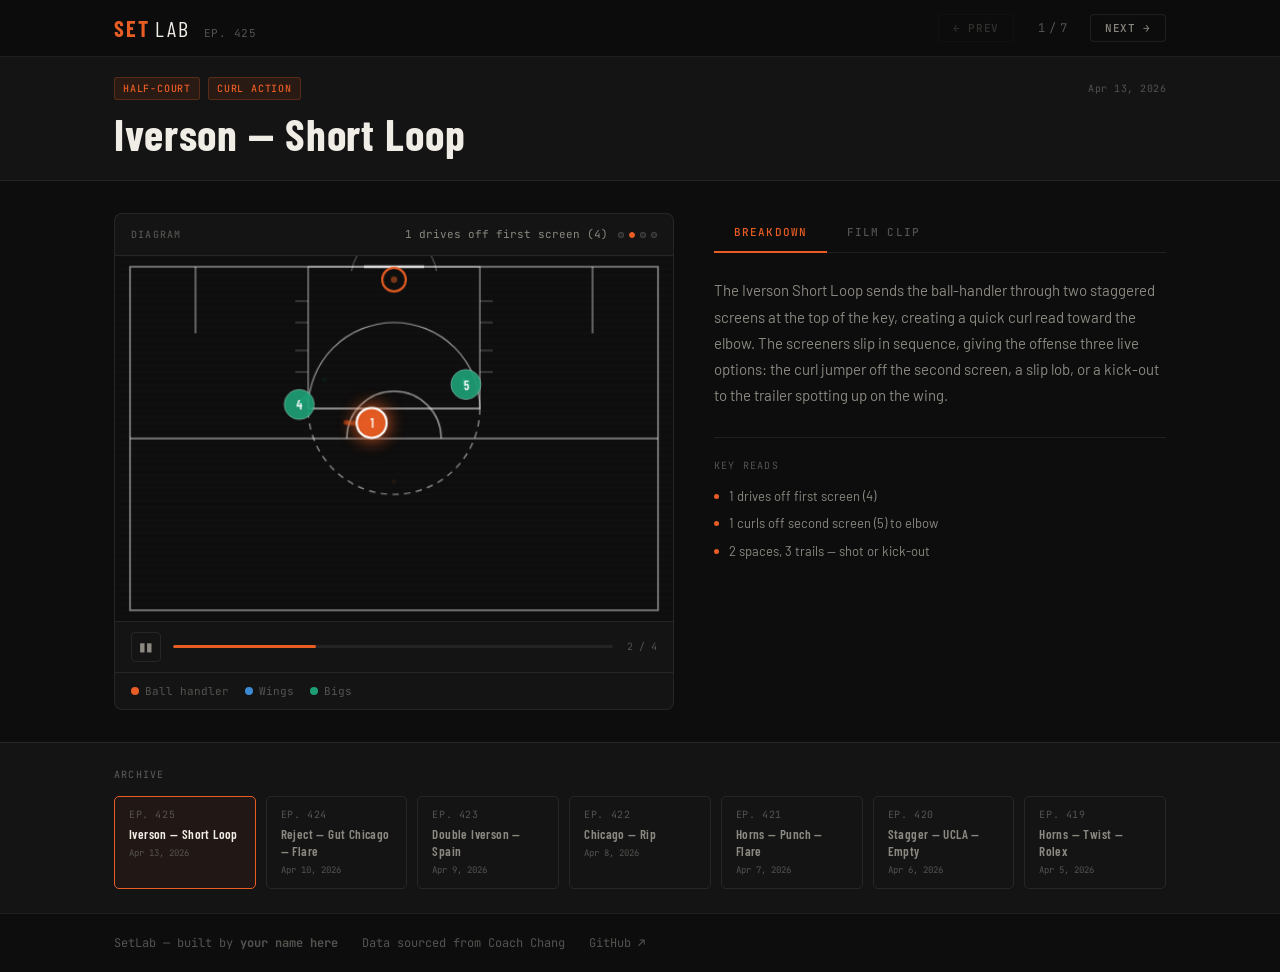
==== index.html @ 121e1688 "Add files via upload" ====
<!DOCTYPE html>
<html lang="en">
<head>
  <meta charset="UTF-8" />
  <meta name="viewport" content="width=device-width, initial-scale=1.0" />
  <title>SetLab — Basketball Set of the Day</title>
  <link rel="preconnect" href="https://fonts.googleapis.com" />
  <link rel="preconnect" href="https://fonts.gstatic.com" crossorigin />
  <link href="https://fonts.googleapis.com/css2?family=Barlow+Condensed:wght@400;600;700&family=Barlow:wght@400;500;600&family=JetBrains+Mono:wght@400;500&display=swap" rel="stylesheet" />
  <link rel="stylesheet" href="css/style.css" />
</head>
<body>

  <!-- Header -->
  <header class="site-header">
    <div class="header-inner">
      <div class="logo">
        <span class="logo-set">SET</span><span class="logo-lab">LAB</span>
        <span class="logo-ep" id="ep-badge">EP. —</span>
      </div>
      <nav class="header-nav">
        <button class="nav-prev" id="btn-prev" aria-label="Previous set">&#8592; PREV</button>
        <div class="ep-counter">
          <span id="ep-current">—</span>
          <span class="ep-sep">/</span>
          <span id="ep-total">—</span>
        </div>
        <button class="nav-next" id="btn-next" aria-label="Next set">NEXT &#8594;</button>
      </nav>
    </div>
  </header>

  <!-- Hero title strip -->
  <div class="title-strip">
    <div class="title-strip-inner">
      <div class="set-meta-row">
        <span class="meta-tag" id="meta-category">—</span>
        <span class="meta-tag" id="meta-action">—</span>
        <span class="meta-date" id="meta-date">—</span>
      </div>
      <h1 class="set-title" id="set-title">Loading…</h1>
    </div>
  </div>

  <!-- Main content -->
  <main class="main-content">
    <div class="content-grid">

      <!-- Left: animated court diagram -->
      <section class="diagram-section">
        <div class="diagram-header">
          <span class="section-label">DIAGRAM</span>
          <div class="phase-info">
            <span class="phase-label" id="phase-label">—</span>
            <div class="phase-dots" id="phase-dots"></div>
          </div>
        </div>
        <div class="court-container">
          <canvas id="court-canvas" width="520" height="340"></canvas>
        </div>
        <div class="diagram-controls">
          <button class="ctrl-btn" id="btn-playpause" aria-label="Play or pause">
            <span id="playpause-icon">&#9646;&#9646;</span>
          </button>
          <div class="progress-track">
            <div class="progress-fill" id="progress-fill"></div>
          </div>
          <span class="phase-counter" id="phase-counter">— / —</span>
        </div>
        <div class="legend-row">
          <div class="legend-item"><span class="legend-dot" style="background:#E85D24"></span>Ball handler</div>
          <div class="legend-item"><span class="legend-dot" style="background:#3B8BD4"></span>Wings</div>
          <div class="legend-item"><span class="legend-dot" style="background:#1D9E75"></span>Bigs</div>
        </div>
      </section>

      <!-- Right: info panel -->
      <section class="info-section">

        <!-- Tabs -->
        <div class="tabs">
          <button class="tab active" data-tab="breakdown">BREAKDOWN</button>
          <button class="tab" data-tab="film">FILM CLIP</button>
        </div>

        <!-- Breakdown tab -->
        <div class="tab-panel active" id="tab-breakdown">
          <p class="breakdown-text" id="breakdown-text">—</p>
          <div class="key-concepts">
            <div class="concept-label">KEY READS</div>
            <div class="reads-list" id="reads-list"></div>
          </div>
        </div>

        <!-- Film tab -->
        <div class="tab-panel" id="tab-film">
          <div class="film-card">
            <div class="film-thumb-wrap">
              <img class="film-thumb" id="film-thumb" src="" alt="Set thumbnail" />
              <div class="film-overlay">
                <div class="film-play-icon">&#9654;</div>
              </div>
            </div>
            <div class="film-info">
              <p class="film-note">Video hosted on Facebook Reels — tap to watch Coach Chang's original breakdown with game footage.</p>
              <a class="film-link" id="film-link" href="#" target="_blank" rel="noopener">
                Watch on Facebook &#8599;
              </a>
            </div>
          </div>
          <p class="film-disclaimer">
            Film clips belong to Coach Chang. This site uses them as reference only. 
            <a href="https://www.facebook.com/people/Coach-Chang/61573852033323/" target="_blank" rel="noopener">Follow his page &#8599;</a>
          </p>
        </div>

      </section>
    </div>
  </main>

  <!-- Archive strip -->
  <section class="archive-strip">
    <div class="archive-inner">
      <span class="section-label">ARCHIVE</span>
      <div class="archive-list" id="archive-list"></div>
    </div>
  </section>

  <!-- Footer -->
  <footer class="site-footer">
    <div class="footer-inner">
      <span>SetLab — built by <strong>your name here</strong></span>
      <span>Data sourced from <a href="https://www.facebook.com/people/Coach-Chang/61573852033323/" target="_blank" rel="noopener">Coach Chang</a></span>
      <span>
        <a href="https://github.com/yourusername/setlab" target="_blank" rel="noopener">GitHub &#8599;</a>
      </span>
    </div>
  </footer>

  <script src="js/court.js"></script>
  <script src="js/app.js"></script>
</body>
</html>
---- css/style.css ----
/* =============================================
   SetLab — Basketball Set of the Day
   Design: Dark editorial / sports broadcast
   ============================================= */

:root {
  --orange: #E85D24;
  --orange-dim: #b84a1c;
  --blue: #3B8BD4;
  --green: #1D9E75;
  --bg: #0d0d0d;
  --bg2: #141414;
  --bg3: #1c1c1c;
  --bg4: #242424;
  --border: rgba(255,255,255,0.08);
  --border-strong: rgba(255,255,255,0.15);
  --text-primary: #f0ede6;
  --text-secondary: #8a8880;
  --text-tertiary: #555350;
  --font-display: 'Barlow Condensed', sans-serif;
  --font-body: 'Barlow', sans-serif;
  --font-mono: 'JetBrains Mono', monospace;
  --court-wood: #c8975a;
  --court-line: rgba(255,255,255,0.65);
}

*, *::before, *::after { box-sizing: border-box; margin: 0; padding: 0; }

html { font-size: 16px; }

body {
  background: var(--bg);
  color: var(--text-primary);
  font-family: var(--font-body);
  min-height: 100vh;
  line-height: 1.5;
  -webkit-font-smoothing: antialiased;
}

a { color: var(--orange); text-decoration: none; }
a:hover { text-decoration: underline; }

/* ---- Header ---- */
.site-header {
  border-bottom: 1px solid var(--border);
  position: sticky;
  top: 0;
  z-index: 100;
  background: rgba(13,13,13,0.95);
  backdrop-filter: blur(10px);
}
.header-inner {
  max-width: 1100px;
  margin: 0 auto;
  padding: 0 24px;
  height: 56px;
  display: flex;
  align-items: center;
  justify-content: space-between;
}
.logo {
  display: flex;
  align-items: baseline;
  gap: 6px;
}
.logo-set {
  font-family: var(--font-display);
  font-size: 22px;
  font-weight: 700;
  letter-spacing: 0.08em;
  color: var(--orange);
}
.logo-lab {
  font-family: var(--font-display);
  font-size: 22px;
  font-weight: 400;
  letter-spacing: 0.08em;
  color: var(--text-primary);
}
.logo-ep {
  font-family: var(--font-mono);
  font-size: 11px;
  color: var(--text-tertiary);
  letter-spacing: 0.05em;
  margin-left: 8px;
}
.header-nav {
  display: flex;
  align-items: center;
  gap: 16px;
}
.nav-prev, .nav-next {
  font-family: var(--font-mono);
  font-size: 11px;
  font-weight: 500;
  letter-spacing: 0.06em;
  color: var(--text-secondary);
  background: none;
  border: 1px solid var(--border);
  border-radius: 4px;
  padding: 6px 14px;
  cursor: pointer;
  transition: all 0.15s;
}
.nav-prev:hover, .nav-next:hover {
  color: var(--text-primary);
  border-color: var(--border-strong);
}
.nav-prev:disabled, .nav-next:disabled {
  opacity: 0.3;
  cursor: not-allowed;
}
.ep-counter {
  font-family: var(--font-mono);
  font-size: 12px;
  color: var(--text-tertiary);
  display: flex;
  align-items: center;
  gap: 4px;
  min-width: 44px;
  justify-content: center;
}
.ep-sep { color: var(--text-tertiary); }

/* ---- Title strip ---- */
.title-strip {
  border-bottom: 1px solid var(--border);
  background: var(--bg2);
}
.title-strip-inner {
  max-width: 1100px;
  margin: 0 auto;
  padding: 20px 24px 22px;
}
.set-meta-row {
  display: flex;
  align-items: center;
  gap: 8px;
  margin-bottom: 10px;
  flex-wrap: wrap;
}
.meta-tag {
  font-family: var(--font-mono);
  font-size: 10px;
  font-weight: 500;
  letter-spacing: 0.08em;
  text-transform: uppercase;
  color: var(--orange);
  background: rgba(232,93,36,0.1);
  border: 1px solid rgba(232,93,36,0.25);
  border-radius: 3px;
  padding: 3px 8px;
}
.meta-date {
  font-family: var(--font-mono);
  font-size: 10px;
  color: var(--text-tertiary);
  letter-spacing: 0.05em;
  margin-left: auto;
}
.set-title {
  font-family: var(--font-display);
  font-size: clamp(28px, 4vw, 44px);
  font-weight: 700;
  letter-spacing: 0.02em;
  color: var(--text-primary);
  line-height: 1.1;
}

/* ---- Main content grid ---- */
.main-content {
  max-width: 1100px;
  margin: 0 auto;
  padding: 32px 24px;
}
.content-grid {
  display: grid;
  grid-template-columns: 560px 1fr;
  gap: 40px;
  align-items: start;
}
@media (max-width: 900px) {
  .content-grid { grid-template-columns: 1fr; }
}

/* ---- Diagram section ---- */
.diagram-section {
  background: var(--bg2);
  border: 1px solid var(--border);
  border-radius: 8px;
  overflow: hidden;
}
.diagram-header {
  display: flex;
  align-items: center;
  justify-content: space-between;
  padding: 12px 16px;
  border-bottom: 1px solid var(--border);
}
.section-label {
  font-family: var(--font-mono);
  font-size: 10px;
  font-weight: 500;
  letter-spacing: 0.12em;
  color: var(--text-tertiary);
}
.phase-info {
  display: flex;
  align-items: center;
  gap: 10px;
}
.phase-label {
  font-family: var(--font-mono);
  font-size: 11px;
  color: var(--text-secondary);
  max-width: 260px;
  overflow: hidden;
  text-overflow: ellipsis;
  white-space: nowrap;
}
.phase-dots {
  display: flex;
  gap: 5px;
  align-items: center;
}
.phase-dot {
  width: 6px;
  height: 6px;
  border-radius: 50%;
  background: var(--bg4);
  border: 1px solid var(--border-strong);
  transition: all 0.2s;
}
.phase-dot.active {
  background: var(--orange);
  border-color: var(--orange);
}
.court-container {
  padding: 0;
  background: #0a0a0a;
  line-height: 0;
}
#court-canvas {
  display: block;
  width: 100%;
  height: auto;
}
.diagram-controls {
  display: flex;
  align-items: center;
  gap: 12px;
  padding: 10px 16px;
  border-top: 1px solid var(--border);
}
.ctrl-btn {
  font-size: 12px;
  color: var(--text-secondary);
  background: none;
  border: 1px solid var(--border);
  border-radius: 4px;
  width: 30px;
  height: 30px;
  cursor: pointer;
  display: flex;
  align-items: center;
  justify-content: center;
  transition: all 0.15s;
  flex-shrink: 0;
}
.ctrl-btn:hover { color: var(--text-primary); border-color: var(--border-strong); }
.progress-track {
  flex: 1;
  height: 3px;
  background: var(--bg4);
  border-radius: 2px;
  overflow: hidden;
}
.progress-fill {
  height: 100%;
  width: 0%;
  background: var(--orange);
  border-radius: 2px;
  transition: width 0.1s linear;
}
.phase-counter {
  font-family: var(--font-mono);
  font-size: 10px;
  color: var(--text-tertiary);
  min-width: 32px;
  text-align: right;
  flex-shrink: 0;
}
.legend-row {
  display: flex;
  gap: 16px;
  padding: 10px 16px;
  border-top: 1px solid var(--border);
  flex-wrap: wrap;
}
.legend-item {
  display: flex;
  align-items: center;
  gap: 6px;
  font-size: 11px;
  color: var(--text-tertiary);
  font-family: var(--font-mono);
}
.legend-dot {
  width: 8px;
  height: 8px;
  border-radius: 50%;
  flex-shrink: 0;
}

/* ---- Info section ---- */
.info-section {
  display: flex;
  flex-direction: column;
  gap: 0;
}
.tabs {
  display: flex;
  border-bottom: 1px solid var(--border);
  margin-bottom: 0;
}
.tab {
  font-family: var(--font-mono);
  font-size: 11px;
  font-weight: 500;
  letter-spacing: 0.1em;
  color: var(--text-tertiary);
  background: none;
  border: none;
  padding: 12px 20px;
  cursor: pointer;
  border-bottom: 2px solid transparent;
  margin-bottom: -1px;
  transition: all 0.15s;
}
.tab:hover { color: var(--text-secondary); }
.tab.active {
  color: var(--orange);
  border-bottom-color: var(--orange);
}
.tab-panel {
  display: none;
  padding: 24px 0;
}
.tab-panel.active { display: block; }

.breakdown-text {
  font-size: 15px;
  color: var(--text-secondary);
  line-height: 1.75;
  margin-bottom: 28px;
}

.key-concepts { border-top: 1px solid var(--border); padding-top: 20px; }
.concept-label {
  font-family: var(--font-mono);
  font-size: 10px;
  letter-spacing: 0.12em;
  color: var(--text-tertiary);
  margin-bottom: 14px;
}
.reads-list {
  display: flex;
  flex-direction: column;
  gap: 8px;
}
.read-item {
  display: flex;
  align-items: flex-start;
  gap: 10px;
  font-size: 13px;
  color: var(--text-secondary);
  line-height: 1.5;
}
.read-bullet {
  width: 5px;
  height: 5px;
  border-radius: 50%;
  background: var(--orange);
  flex-shrink: 0;
  margin-top: 7px;
}

/* ---- Film tab ---- */
.film-card {
  background: var(--bg2);
  border: 1px solid var(--border);
  border-radius: 8px;
  overflow: hidden;
  margin-bottom: 16px;
}
.film-thumb-wrap {
  position: relative;
  width: 100%;
  aspect-ratio: 1;
  background: var(--bg3);
  cursor: pointer;
  overflow: hidden;
}
.film-thumb {
  width: 100%;
  height: 100%;
  object-fit: cover;
  display: block;
  transition: transform 0.3s ease;
}
.film-thumb-wrap:hover .film-thumb { transform: scale(1.03); }
.film-overlay {
  position: absolute;
  inset: 0;
  background: rgba(0,0,0,0.4);
  display: flex;
  align-items: center;
  justify-content: center;
  transition: background 0.2s;
}
.film-thumb-wrap:hover .film-overlay { background: rgba(0,0,0,0.25); }
.film-play-icon {
  width: 52px;
  height: 52px;
  background: rgba(232,93,36,0.85);
  border-radius: 50%;
  display: flex;
  align-items: center;
  justify-content: center;
  font-size: 18px;
  color: white;
  padding-left: 3px;
  transition: transform 0.2s;
}
.film-thumb-wrap:hover .film-play-icon { transform: scale(1.08); }
.film-info {
  padding: 16px;
}
.film-note {
  font-size: 13px;
  color: var(--text-secondary);
  line-height: 1.6;
  margin-bottom: 12px;
}
.film-link {
  display: inline-block;
  font-family: var(--font-mono);
  font-size: 11px;
  font-weight: 500;
  letter-spacing: 0.06em;
  color: var(--text-primary);
  background: var(--orange);
  padding: 8px 16px;
  border-radius: 4px;
  transition: background 0.15s;
}
.film-link:hover { background: var(--orange-dim); text-decoration: none; }
.film-disclaimer {
  font-size: 11px;
  color: var(--text-tertiary);
  line-height: 1.6;
}

/* ---- Archive strip ---- */
.archive-strip {
  border-top: 1px solid var(--border);
  background: var(--bg2);
  padding: 24px 0;
}
.archive-inner {
  max-width: 1100px;
  margin: 0 auto;
  padding: 0 24px;
}
.archive-inner > .section-label {
  display: block;
  margin-bottom: 14px;
}
.archive-list {
  display: flex;
  gap: 10px;
  flex-wrap: wrap;
}
.archive-item {
  display: flex;
  flex-direction: column;
  gap: 4px;
  padding: 10px 14px;
  border: 1px solid var(--border);
  border-radius: 5px;
  cursor: pointer;
  transition: all 0.15s;
  min-width: 130px;
  flex: 1;
  max-width: 180px;
}
.archive-item:hover {
  border-color: var(--border-strong);
  background: var(--bg3);
}
.archive-item.active {
  border-color: var(--orange);
  background: rgba(232,93,36,0.06);
}
.archive-ep {
  font-family: var(--font-mono);
  font-size: 10px;
  color: var(--text-tertiary);
  letter-spacing: 0.06em;
}
.archive-title {
  font-family: var(--font-display);
  font-size: 13px;
  font-weight: 600;
  color: var(--text-secondary);
  letter-spacing: 0.03em;
  line-height: 1.3;
}
.archive-item.active .archive-title { color: var(--text-primary); }
.archive-date {
  font-family: var(--font-mono);
  font-size: 9px;
  color: var(--text-tertiary);
}

/* ---- Footer ---- */
.site-footer {
  border-top: 1px solid var(--border);
  padding: 20px 0;
}
.footer-inner {
  max-width: 1100px;
  margin: 0 auto;
  padding: 0 24px;
  display: flex;
  align-items: center;
  gap: 24px;
  flex-wrap: wrap;
  font-size: 12px;
  color: var(--text-tertiary);
  font-family: var(--font-mono);
}
.footer-inner a { color: var(--text-tertiary); }
.footer-inner a:hover { color: var(--text-secondary); }

/* ---- Animations ---- */
@keyframes fadeIn {
  from { opacity: 0; transform: translateY(6px); }
  to   { opacity: 1; transform: translateY(0); }
}
.set-title, .breakdown-text {
  animation: fadeIn 0.35s ease both;
}
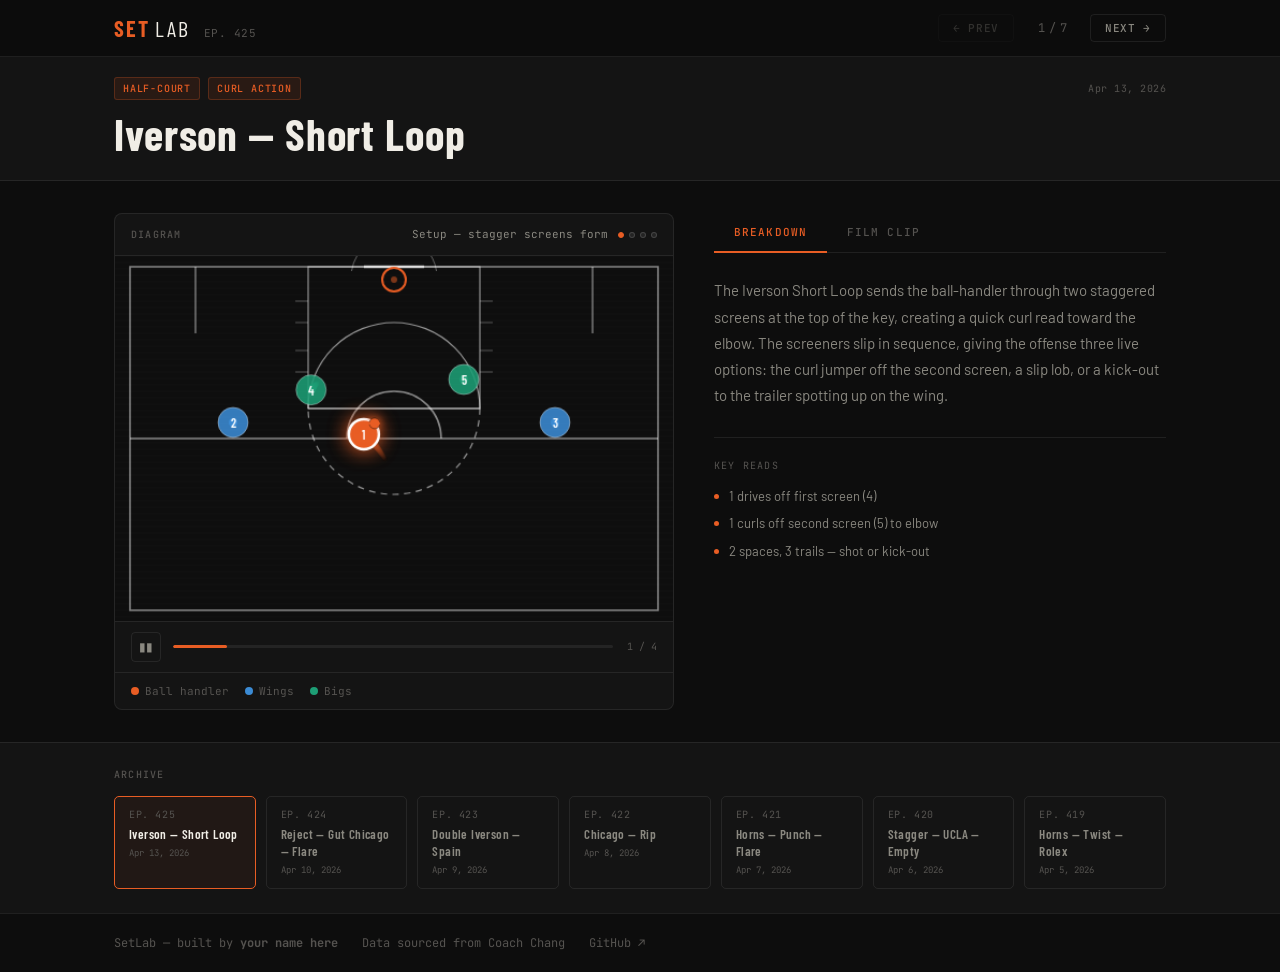
==== commit cf7212b8: "Update film source information and disclaimer text" ====
--- a/index.html
+++ b/index.html
@@ -94,22 +94,29 @@
 
         <!-- Film tab -->
         <div class="tab-panel" id="tab-film">
-          <div class="film-card">
-            <div class="film-thumb-wrap">
-              <img class="film-thumb" id="film-thumb" src="" alt="Set thumbnail" />
-              <div class="film-overlay">
-                <div class="film-play-icon">&#9654;</div>
+
+          <!-- Coach Chang source -->
+          <div class="film-source-row">
+            <div class="film-thumb-wrap" style="width:80px;height:80px;flex-shrink:0;border-radius:6px;">
+              <img class="film-thumb" id="film-thumb" src="" alt="Set thumbnail" style="border-radius:6px;" />
+              <div class="film-overlay" style="border-radius:6px;">
+                <div class="film-play-icon" style="width:32px;height:32px;font-size:12px;">&#9654;</div>
               </div>
             </div>
-            <div class="film-info">
-              <p class="film-note">Video hosted on Facebook Reels — tap to watch Coach Chang's original breakdown with game footage.</p>
+            <div class="film-source-info">
+              <span class="film-source-label">ORIGINAL BREAKDOWN</span>
+              <p class="film-note">Coach Chang's whiteboard + game footage reel.</p>
               <a class="film-link" id="film-link" href="#" target="_blank" rel="noopener">
                 Watch on Facebook &#8599;
               </a>
             </div>
           </div>
+
+          <!-- YouTube film reference embed -->
+          <div id="yt-embed-area"></div>
+
           <p class="film-disclaimer">
-            Film clips belong to Coach Chang. This site uses them as reference only. 
+            Coach Chang's content is referenced for educational purposes.
             <a href="https://www.facebook.com/people/Coach-Chang/61573852033323/" target="_blank" rel="noopener">Follow his page &#8599;</a>
           </p>
         </div>
--- a/css/style.css
+++ b/css/style.css
@@ -551,3 +551,69 @@
 .set-title, .breakdown-text {
   animation: fadeIn 0.35s ease both;
 }
+
+/* ---- Film tab updated layout ---- */
+.film-source-row {
+  display: flex;
+  align-items: center;
+  gap: 14px;
+  background: var(--bg2);
+  border: 1px solid var(--border);
+  border-radius: 8px;
+  padding: 14px;
+  margin-bottom: 20px;
+}
+.film-source-info {
+  display: flex;
+  flex-direction: column;
+  gap: 4px;
+}
+.film-source-label {
+  font-family: var(--font-mono);
+  font-size: 10px;
+  letter-spacing: 0.1em;
+  color: var(--text-tertiary);
+}
+
+/* ---- YouTube embed ---- */
+.yt-header {
+  display: flex;
+  align-items: baseline;
+  gap: 10px;
+  margin-bottom: 10px;
+}
+.yt-label {
+  font-family: var(--font-mono);
+  font-size: 10px;
+  letter-spacing: 0.12em;
+  color: var(--text-tertiary);
+}
+.yt-sub {
+  font-size: 12px;
+  color: var(--text-tertiary);
+}
+.yt-frame-wrap {
+  position: relative;
+  width: 100%;
+  aspect-ratio: 16/10;
+  background: #000;
+  border: 1px solid var(--border);
+  border-radius: 6px;
+  overflow: hidden;
+  margin-bottom: 8px;
+}
+.yt-frame-wrap iframe {
+  width: 100%;
+  height: 100%;
+  border: none;
+  display: block;
+}
+.yt-open-link {
+  display: inline-block;
+  font-family: var(--font-mono);
+  font-size: 11px;
+  color: var(--text-secondary);
+  margin-bottom: 16px;
+  letter-spacing: 0.04em;
+}
+.yt-open-link:hover { color: var(--text-primary); text-decoration: none; }
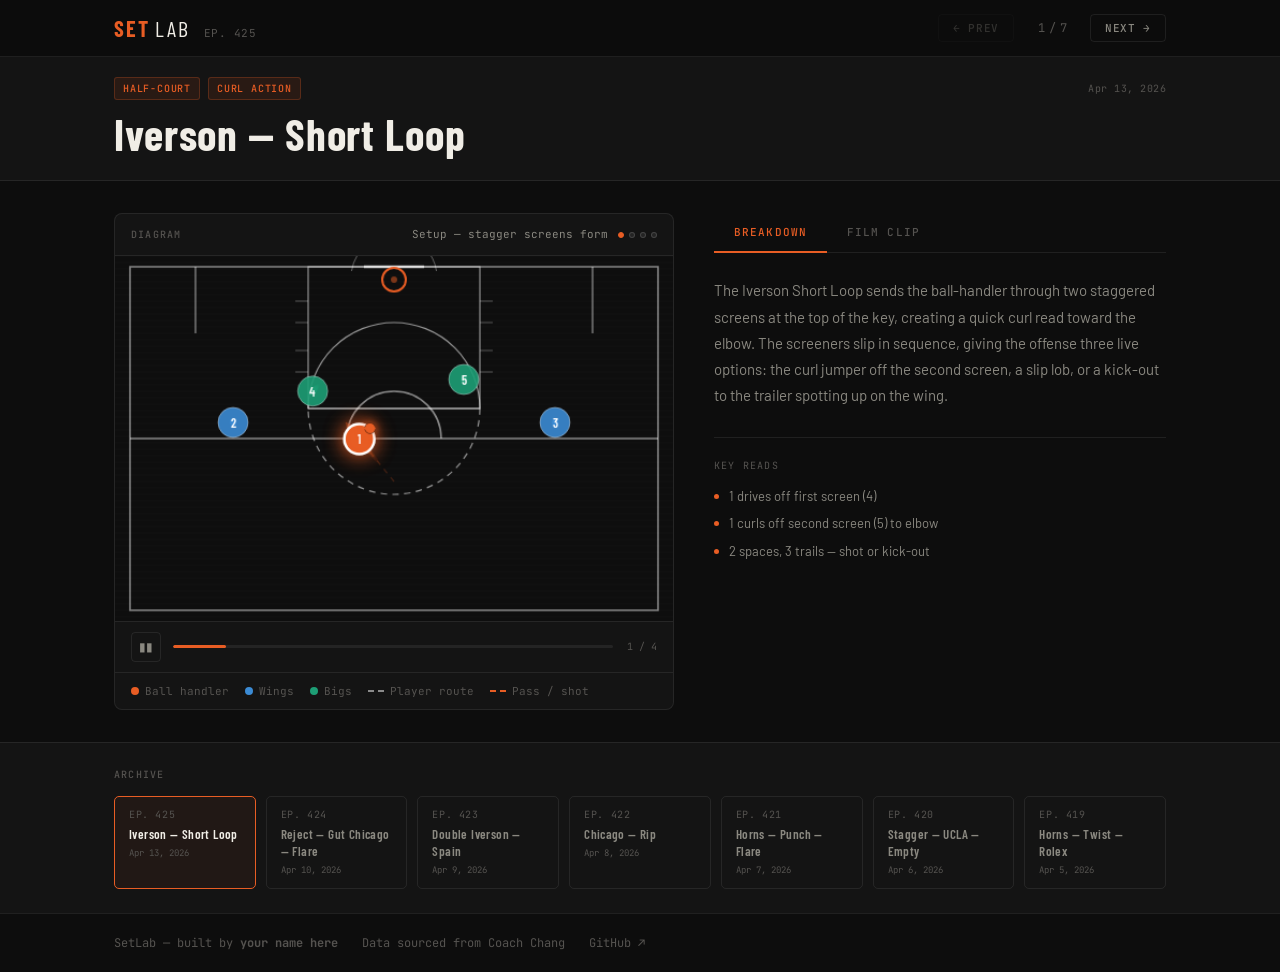
==== commit 2ad9d6c0: "Add files via upload" ====
--- a/index.html
+++ b/index.html
@@ -7,11 +7,9 @@
   <link rel="preconnect" href="https://fonts.googleapis.com" />
   <link rel="preconnect" href="https://fonts.gstatic.com" crossorigin />
   <link href="https://fonts.googleapis.com/css2?family=Barlow+Condensed:wght@400;600;700&family=Barlow:wght@400;500;600&family=JetBrains+Mono:wght@400;500&display=swap" rel="stylesheet" />
-  <link rel="stylesheet" href="css/style.css" />
+  <link rel="stylesheet" href="style.css" />
 </head>
 <body>
-
-  <!-- Header -->
   <header class="site-header">
     <div class="header-inner">
       <div class="logo">
@@ -30,7 +28,6 @@
     </div>
   </header>
 
-  <!-- Hero title strip -->
   <div class="title-strip">
     <div class="title-strip-inner">
       <div class="set-meta-row">
@@ -42,11 +39,8 @@
     </div>
   </div>
 
-  <!-- Main content -->
   <main class="main-content">
     <div class="content-grid">
-
-      <!-- Left: animated court diagram -->
       <section class="diagram-section">
         <div class="diagram-header">
           <span class="section-label">DIAGRAM</span>
@@ -71,19 +65,17 @@
           <div class="legend-item"><span class="legend-dot" style="background:#E85D24"></span>Ball handler</div>
           <div class="legend-item"><span class="legend-dot" style="background:#3B8BD4"></span>Wings</div>
           <div class="legend-item"><span class="legend-dot" style="background:#1D9E75"></span>Bigs</div>
+          <div class="legend-item"><span class="legend-line"></span>Player route</div>
+          <div class="legend-item"><span class="legend-line legend-line-ball"></span>Pass / shot</div>
         </div>
       </section>
 
-      <!-- Right: info panel -->
       <section class="info-section">
-
-        <!-- Tabs -->
         <div class="tabs">
           <button class="tab active" data-tab="breakdown">BREAKDOWN</button>
           <button class="tab" data-tab="film">FILM CLIP</button>
         </div>
 
-        <!-- Breakdown tab -->
         <div class="tab-panel active" id="tab-breakdown">
           <p class="breakdown-text" id="breakdown-text">—</p>
           <div class="key-concepts">
@@ -92,10 +84,7 @@
           </div>
         </div>
 
-        <!-- Film tab -->
         <div class="tab-panel" id="tab-film">
-
-          <!-- Coach Chang source -->
           <div class="film-source-row">
             <div class="film-thumb-wrap" style="width:80px;height:80px;flex-shrink:0;border-radius:6px;">
               <img class="film-thumb" id="film-thumb" src="" alt="Set thumbnail" style="border-radius:6px;" />
@@ -112,7 +101,6 @@
             </div>
           </div>
 
-          <!-- YouTube film reference embed -->
           <div id="yt-embed-area"></div>
 
           <p class="film-disclaimer">
@@ -120,12 +108,10 @@
             <a href="https://www.facebook.com/people/Coach-Chang/61573852033323/" target="_blank" rel="noopener">Follow his page &#8599;</a>
           </p>
         </div>
-
       </section>
     </div>
   </main>
 
-  <!-- Archive strip -->
   <section class="archive-strip">
     <div class="archive-inner">
       <span class="section-label">ARCHIVE</span>
@@ -133,18 +119,15 @@
     </div>
   </section>
 
-  <!-- Footer -->
   <footer class="site-footer">
     <div class="footer-inner">
       <span>SetLab — built by <strong>your name here</strong></span>
       <span>Data sourced from <a href="https://www.facebook.com/people/Coach-Chang/61573852033323/" target="_blank" rel="noopener">Coach Chang</a></span>
-      <span>
-        <a href="https://github.com/yourusername/setlab" target="_blank" rel="noopener">GitHub &#8599;</a>
-      </span>
+      <span><a href="https://github.com/yourusername/setlab" target="_blank" rel="noopener">GitHub &#8599;</a></span>
     </div>
   </footer>
 
-  <script src="js/court.js"></script>
-  <script src="js/app.js"></script>
+  <script src="court.js"></script>
+  <script src="app.js"></script>
 </body>
 </html>
--- a/style.css
+++ b/style.css
@@ -0,0 +1,648 @@
+/* =============================================
+   SetLab — Basketball Set of the Day
+   Design: Dark editorial / sports broadcast
+   ============================================= */
+
+:root {
+  --orange: #E85D24;
+  --orange-dim: #b84a1c;
+  --blue: #3B8BD4;
+  --green: #1D9E75;
+  --bg: #0d0d0d;
+  --bg2: #141414;
+  --bg3: #1c1c1c;
+  --bg4: #242424;
+  --border: rgba(255,255,255,0.08);
+  --border-strong: rgba(255,255,255,0.15);
+  --text-primary: #f0ede6;
+  --text-secondary: #8a8880;
+  --text-tertiary: #555350;
+  --font-display: 'Barlow Condensed', sans-serif;
+  --font-body: 'Barlow', sans-serif;
+  --font-mono: 'JetBrains Mono', monospace;
+  --court-wood: #c8975a;
+  --court-line: rgba(255,255,255,0.65);
+}
+
+*, *::before, *::after { box-sizing: border-box; margin: 0; padding: 0; }
+
+html { font-size: 16px; }
+
+body {
+  background: var(--bg);
+  color: var(--text-primary);
+  font-family: var(--font-body);
+  min-height: 100vh;
+  line-height: 1.5;
+  -webkit-font-smoothing: antialiased;
+}
+
+a { color: var(--orange); text-decoration: none; }
+a:hover { text-decoration: underline; }
+
+/* ---- Header ---- */
+.site-header {
+  border-bottom: 1px solid var(--border);
+  position: sticky;
+  top: 0;
+  z-index: 100;
+  background: rgba(13,13,13,0.95);
+  backdrop-filter: blur(10px);
+}
+.header-inner {
+  max-width: 1100px;
+  margin: 0 auto;
+  padding: 0 24px;
+  height: 56px;
+  display: flex;
+  align-items: center;
+  justify-content: space-between;
+}
+.logo {
+  display: flex;
+  align-items: baseline;
+  gap: 6px;
+}
+.logo-set {
+  font-family: var(--font-display);
+  font-size: 22px;
+  font-weight: 700;
+  letter-spacing: 0.08em;
+  color: var(--orange);
+}
+.logo-lab {
+  font-family: var(--font-display);
+  font-size: 22px;
+  font-weight: 400;
+  letter-spacing: 0.08em;
+  color: var(--text-primary);
+}
+.logo-ep {
+  font-family: var(--font-mono);
+  font-size: 11px;
+  color: var(--text-tertiary);
+  letter-spacing: 0.05em;
+  margin-left: 8px;
+}
+.header-nav {
+  display: flex;
+  align-items: center;
+  gap: 16px;
+}
+.nav-prev, .nav-next {
+  font-family: var(--font-mono);
+  font-size: 11px;
+  font-weight: 500;
+  letter-spacing: 0.06em;
+  color: var(--text-secondary);
+  background: none;
+  border: 1px solid var(--border);
+  border-radius: 4px;
+  padding: 6px 14px;
+  cursor: pointer;
+  transition: all 0.15s;
+}
+.nav-prev:hover, .nav-next:hover {
+  color: var(--text-primary);
+  border-color: var(--border-strong);
+}
+.nav-prev:disabled, .nav-next:disabled {
+  opacity: 0.3;
+  cursor: not-allowed;
+}
+.ep-counter {
+  font-family: var(--font-mono);
+  font-size: 12px;
+  color: var(--text-tertiary);
+  display: flex;
+  align-items: center;
+  gap: 4px;
+  min-width: 44px;
+  justify-content: center;
+}
+.ep-sep { color: var(--text-tertiary); }
+
+/* ---- Title strip ---- */
+.title-strip {
+  border-bottom: 1px solid var(--border);
+  background: var(--bg2);
+}
+.title-strip-inner {
+  max-width: 1100px;
+  margin: 0 auto;
+  padding: 20px 24px 22px;
+}
+.set-meta-row {
+  display: flex;
+  align-items: center;
+  gap: 8px;
+  margin-bottom: 10px;
+  flex-wrap: wrap;
+}
+.meta-tag {
+  font-family: var(--font-mono);
+  font-size: 10px;
+  font-weight: 500;
+  letter-spacing: 0.08em;
+  text-transform: uppercase;
+  color: var(--orange);
+  background: rgba(232,93,36,0.1);
+  border: 1px solid rgba(232,93,36,0.25);
+  border-radius: 3px;
+  padding: 3px 8px;
+}
+.meta-date {
+  font-family: var(--font-mono);
+  font-size: 10px;
+  color: var(--text-tertiary);
+  letter-spacing: 0.05em;
+  margin-left: auto;
+}
+.set-title {
+  font-family: var(--font-display);
+  font-size: clamp(28px, 4vw, 44px);
+  font-weight: 700;
+  letter-spacing: 0.02em;
+  color: var(--text-primary);
+  line-height: 1.1;
+}
+
+/* ---- Main content grid ---- */
+.main-content {
+  max-width: 1100px;
+  margin: 0 auto;
+  padding: 32px 24px;
+}
+.content-grid {
+  display: grid;
+  grid-template-columns: 560px 1fr;
+  gap: 40px;
+  align-items: start;
+}
+@media (max-width: 900px) {
+  .content-grid { grid-template-columns: 1fr; }
+}
+
+/* ---- Diagram section ---- */
+.diagram-section {
+  background: var(--bg2);
+  border: 1px solid var(--border);
+  border-radius: 8px;
+  overflow: hidden;
+}
+.diagram-header {
+  display: flex;
+  align-items: center;
+  justify-content: space-between;
+  padding: 12px 16px;
+  border-bottom: 1px solid var(--border);
+}
+.section-label {
+  font-family: var(--font-mono);
+  font-size: 10px;
+  font-weight: 500;
+  letter-spacing: 0.12em;
+  color: var(--text-tertiary);
+}
+.phase-info {
+  display: flex;
+  align-items: center;
+  gap: 10px;
+}
+.phase-label {
+  font-family: var(--font-mono);
+  font-size: 11px;
+  color: var(--text-secondary);
+  max-width: 260px;
+  overflow: hidden;
+  text-overflow: ellipsis;
+  white-space: nowrap;
+}
+.phase-dots {
+  display: flex;
+  gap: 5px;
+  align-items: center;
+}
+.phase-dot {
+  width: 6px;
+  height: 6px;
+  border-radius: 50%;
+  background: var(--bg4);
+  border: 1px solid var(--border-strong);
+  transition: all 0.2s;
+}
+.phase-dot.active {
+  background: var(--orange);
+  border-color: var(--orange);
+}
+.court-container {
+  padding: 0;
+  background: #0a0a0a;
+  line-height: 0;
+}
+#court-canvas {
+  display: block;
+  width: 100%;
+  height: auto;
+}
+.diagram-controls {
+  display: flex;
+  align-items: center;
+  gap: 12px;
+  padding: 10px 16px;
+  border-top: 1px solid var(--border);
+}
+.ctrl-btn {
+  font-size: 12px;
+  color: var(--text-secondary);
+  background: none;
+  border: 1px solid var(--border);
+  border-radius: 4px;
+  width: 30px;
+  height: 30px;
+  cursor: pointer;
+  display: flex;
+  align-items: center;
+  justify-content: center;
+  transition: all 0.15s;
+  flex-shrink: 0;
+}
+.ctrl-btn:hover { color: var(--text-primary); border-color: var(--border-strong); }
+.progress-track {
+  flex: 1;
+  height: 3px;
+  background: var(--bg4);
+  border-radius: 2px;
+  overflow: hidden;
+}
+.progress-fill {
+  height: 100%;
+  width: 0%;
+  background: var(--orange);
+  border-radius: 2px;
+  transition: width 0.1s linear;
+}
+.phase-counter {
+  font-family: var(--font-mono);
+  font-size: 10px;
+  color: var(--text-tertiary);
+  min-width: 32px;
+  text-align: right;
+  flex-shrink: 0;
+}
+.legend-row {
+  display: flex;
+  gap: 16px;
+  padding: 10px 16px;
+  border-top: 1px solid var(--border);
+  flex-wrap: wrap;
+}
+.legend-item {
+  display: flex;
+  align-items: center;
+  gap: 6px;
+  font-size: 11px;
+  color: var(--text-tertiary);
+  font-family: var(--font-mono);
+}
+.legend-dot {
+  width: 8px;
+  height: 8px;
+  border-radius: 50%;
+  flex-shrink: 0;
+}
+
+/* ---- Info section ---- */
+.info-section {
+  display: flex;
+  flex-direction: column;
+  gap: 0;
+}
+.tabs {
+  display: flex;
+  border-bottom: 1px solid var(--border);
+  margin-bottom: 0;
+}
+.tab {
+  font-family: var(--font-mono);
+  font-size: 11px;
+  font-weight: 500;
+  letter-spacing: 0.1em;
+  color: var(--text-tertiary);
+  background: none;
+  border: none;
+  padding: 12px 20px;
+  cursor: pointer;
+  border-bottom: 2px solid transparent;
+  margin-bottom: -1px;
+  transition: all 0.15s;
+}
+.tab:hover { color: var(--text-secondary); }
+.tab.active {
+  color: var(--orange);
+  border-bottom-color: var(--orange);
+}
+.tab-panel {
+  display: none;
+  padding: 24px 0;
+}
+.tab-panel.active { display: block; }
+
+.breakdown-text {
+  font-size: 15px;
+  color: var(--text-secondary);
+  line-height: 1.75;
+  margin-bottom: 28px;
+}
+
+.key-concepts { border-top: 1px solid var(--border); padding-top: 20px; }
+.concept-label {
+  font-family: var(--font-mono);
+  font-size: 10px;
+  letter-spacing: 0.12em;
+  color: var(--text-tertiary);
+  margin-bottom: 14px;
+}
+.reads-list {
+  display: flex;
+  flex-direction: column;
+  gap: 8px;
+}
+.read-item {
+  display: flex;
+  align-items: flex-start;
+  gap: 10px;
+  font-size: 13px;
+  color: var(--text-secondary);
+  line-height: 1.5;
+}
+.read-bullet {
+  width: 5px;
+  height: 5px;
+  border-radius: 50%;
+  background: var(--orange);
+  flex-shrink: 0;
+  margin-top: 7px;
+}
+
+/* ---- Film tab ---- */
+.film-card {
+  background: var(--bg2);
+  border: 1px solid var(--border);
+  border-radius: 8px;
+  overflow: hidden;
+  margin-bottom: 16px;
+}
+.film-thumb-wrap {
+  position: relative;
+  width: 100%;
+  aspect-ratio: 1;
+  background: var(--bg3);
+  cursor: pointer;
+  overflow: hidden;
+}
+.film-thumb {
+  width: 100%;
+  height: 100%;
+  object-fit: cover;
+  display: block;
+  transition: transform 0.3s ease;
+}
+.film-thumb-wrap:hover .film-thumb { transform: scale(1.03); }
+.film-overlay {
+  position: absolute;
+  inset: 0;
+  background: rgba(0,0,0,0.4);
+  display: flex;
+  align-items: center;
+  justify-content: center;
+  transition: background 0.2s;
+}
+.film-thumb-wrap:hover .film-overlay { background: rgba(0,0,0,0.25); }
+.film-play-icon {
+  width: 52px;
+  height: 52px;
+  background: rgba(232,93,36,0.85);
+  border-radius: 50%;
+  display: flex;
+  align-items: center;
+  justify-content: center;
+  font-size: 18px;
+  color: white;
+  padding-left: 3px;
+  transition: transform 0.2s;
+}
+.film-thumb-wrap:hover .film-play-icon { transform: scale(1.08); }
+.film-info {
+  padding: 16px;
+}
+.film-note {
+  font-size: 13px;
+  color: var(--text-secondary);
+  line-height: 1.6;
+  margin-bottom: 12px;
+}
+.film-link {
+  display: inline-block;
+  font-family: var(--font-mono);
+  font-size: 11px;
+  font-weight: 500;
+  letter-spacing: 0.06em;
+  color: var(--text-primary);
+  background: var(--orange);
+  padding: 8px 16px;
+  border-radius: 4px;
+  transition: background 0.15s;
+}
+.film-link:hover { background: var(--orange-dim); text-decoration: none; }
+.film-disclaimer {
+  font-size: 11px;
+  color: var(--text-tertiary);
+  line-height: 1.6;
+}
+
+/* ---- Archive strip ---- */
+.archive-strip {
+  border-top: 1px solid var(--border);
+  background: var(--bg2);
+  padding: 24px 0;
+}
+.archive-inner {
+  max-width: 1100px;
+  margin: 0 auto;
+  padding: 0 24px;
+}
+.archive-inner > .section-label {
+  display: block;
+  margin-bottom: 14px;
+}
+.archive-list {
+  display: flex;
+  gap: 10px;
+  flex-wrap: wrap;
+}
+.archive-item {
+  display: flex;
+  flex-direction: column;
+  gap: 4px;
+  padding: 10px 14px;
+  border: 1px solid var(--border);
+  border-radius: 5px;
+  cursor: pointer;
+  transition: all 0.15s;
+  min-width: 130px;
+  flex: 1;
+  max-width: 180px;
+}
+.archive-item:hover {
+  border-color: var(--border-strong);
+  background: var(--bg3);
+}
+.archive-item.active {
+  border-color: var(--orange);
+  background: rgba(232,93,36,0.06);
+}
+.archive-ep {
+  font-family: var(--font-mono);
+  font-size: 10px;
+  color: var(--text-tertiary);
+  letter-spacing: 0.06em;
+}
+.archive-title {
+  font-family: var(--font-display);
+  font-size: 13px;
+  font-weight: 600;
+  color: var(--text-secondary);
+  letter-spacing: 0.03em;
+  line-height: 1.3;
+}
+.archive-item.active .archive-title { color: var(--text-primary); }
+.archive-date {
+  font-family: var(--font-mono);
+  font-size: 9px;
+  color: var(--text-tertiary);
+}
+
+/* ---- Footer ---- */
+.site-footer {
+  border-top: 1px solid var(--border);
+  padding: 20px 0;
+}
+.footer-inner {
+  max-width: 1100px;
+  margin: 0 auto;
+  padding: 0 24px;
+  display: flex;
+  align-items: center;
+  gap: 24px;
+  flex-wrap: wrap;
+  font-size: 12px;
+  color: var(--text-tertiary);
+  font-family: var(--font-mono);
+}
+.footer-inner a { color: var(--text-tertiary); }
+.footer-inner a:hover { color: var(--text-secondary); }
+
+/* ---- Animations ---- */
+@keyframes fadeIn {
+  from { opacity: 0; transform: translateY(6px); }
+  to   { opacity: 1; transform: translateY(0); }
+}
+.set-title, .breakdown-text {
+  animation: fadeIn 0.35s ease both;
+}
+
+/* ---- Film tab updated layout ---- */
+.film-source-row {
+  display: flex;
+  align-items: center;
+  gap: 14px;
+  background: var(--bg2);
+  border: 1px solid var(--border);
+  border-radius: 8px;
+  padding: 14px;
+  margin-bottom: 20px;
+}
+.film-source-info {
+  display: flex;
+  flex-direction: column;
+  gap: 4px;
+}
+.film-source-label {
+  font-family: var(--font-mono);
+  font-size: 10px;
+  letter-spacing: 0.1em;
+  color: var(--text-tertiary);
+}
+
+/* ---- YouTube embed ---- */
+.yt-header {
+  display: flex;
+  align-items: baseline;
+  gap: 10px;
+  margin-bottom: 10px;
+}
+.yt-label {
+  font-family: var(--font-mono);
+  font-size: 10px;
+  letter-spacing: 0.12em;
+  color: var(--text-tertiary);
+}
+.yt-sub {
+  font-size: 12px;
+  color: var(--text-tertiary);
+}
+.yt-frame-wrap {
+  position: relative;
+  width: 100%;
+  aspect-ratio: 16/10;
+  background: #000;
+  border: 1px solid var(--border);
+  border-radius: 6px;
+  overflow: hidden;
+  margin-bottom: 8px;
+}
+.yt-frame-wrap iframe {
+  width: 100%;
+  height: 100%;
+  border: none;
+  display: block;
+}
+.yt-open-link {
+  display: inline-block;
+  font-family: var(--font-mono);
+  font-size: 11px;
+  color: var(--text-secondary);
+  margin-bottom: 16px;
+  letter-spacing: 0.04em;
+}
+.yt-open-link:hover { color: var(--text-primary); text-decoration: none; }
+
+.legend-line {
+  display: inline-block;
+  width: 16px;
+  height: 0;
+  border-top: 2px dashed rgba(255,255,255,0.5);
+}
+.legend-line-ball {
+  border-top-color: var(--orange);
+}
+
+.video-placeholder {
+  background: var(--bg2);
+  border: 1px solid var(--border);
+  border-radius: 8px;
+  padding: 18px;
+  margin-bottom: 16px;
+}
+.video-placeholder-copy {
+  font-size: 13px;
+  color: var(--text-secondary);
+  line-height: 1.7;
+  margin-bottom: 14px;
+}
+.video-placeholder code {
+  font-family: var(--font-mono);
+  font-size: 12px;
+  color: var(--text-primary);
+}
